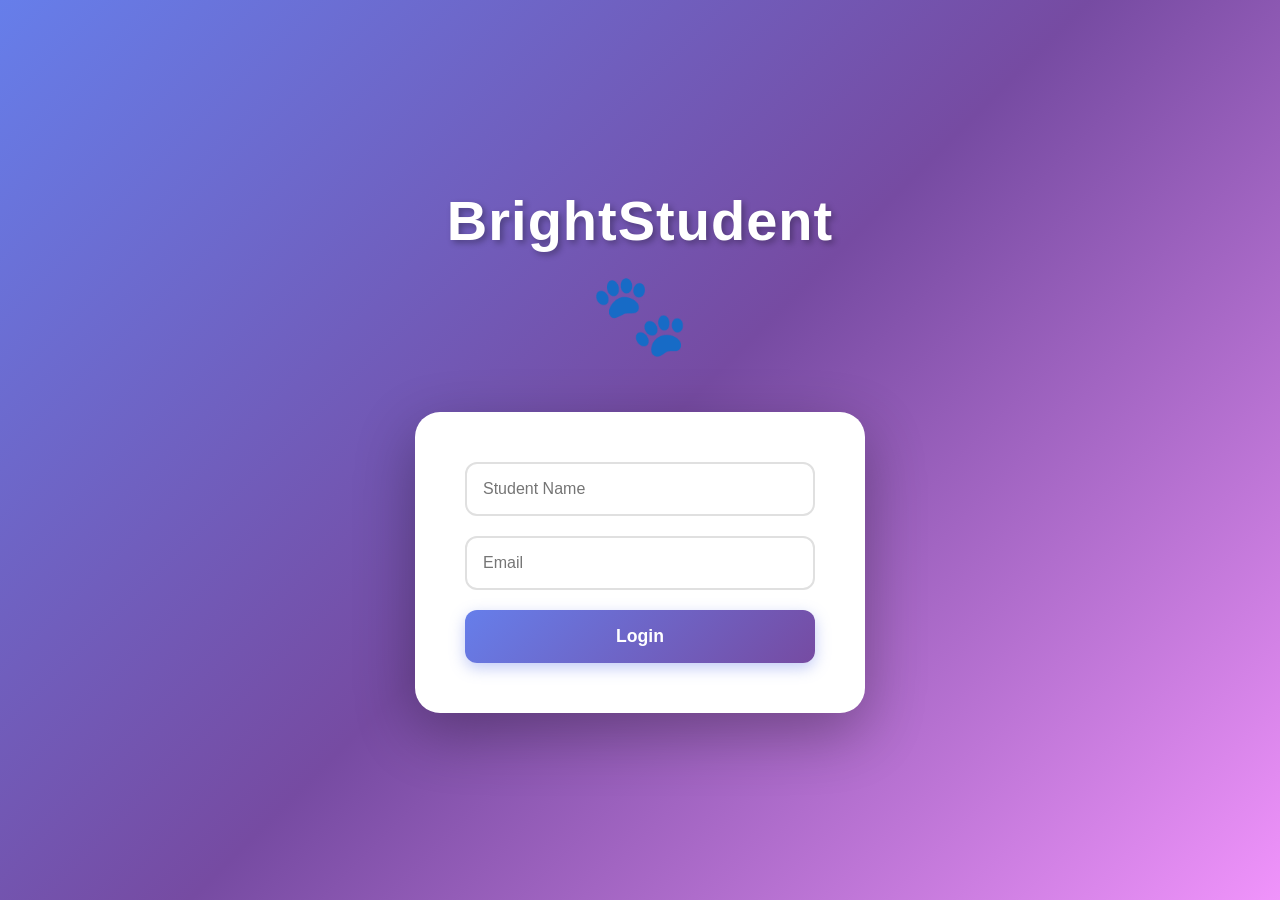
==== Index.html @ 82392c22 "Initial commit : BrightStudent dashboard with unit management, notes, and file uploads" ====
<!DOCTYPE html>
<html lang="en">
<head>
    <meta charset="UTF-8">
    <meta name="viewport" content="width=device-width, initial-scale=1.0">
    <title>BrightStudent 🐾</title>
    <link rel="stylesheet" href="styles.css">
</head>
<body>
    <!-- Login Page -->
    <div id="loginPage" class="page active">
        <div class="login-container">
            <div class="logo">
                <h1>BrightStudent</h1>
                <span class="logo-icon">🐾</span>
            </div>
            <form id="loginForm">
                <input type="text" id="studentName" placeholder="Student Name" required>
                <input type="email" id="studentEmail" placeholder="Email" required>
                <button type="submit">Login</button>
            </form>
        </div>
    </div>

    <!-- Dashboard Page -->
    <div id="dashboardPage" class="page">
        <nav class="navbar">
            <div class="nav-brand">BrightStudent 🐾</div>
            <div class="nav-user">
                <span id="userName"></span>
                <button onclick="logout()">Logout</button>
            </div>
        </nav>
        
        <div class="container">
            <h2>Select Your Units (Max 6)</h2>
            <div class="add-unit-form">
                <input type="text" id="customUnitName" placeholder="Enter Unit Name (e.g., Advanced Mathematics, Biology)">
                <button onclick="addCustomUnit()">+ Add New Unit</button>
            </div>
            <div class="units-grid" id="unitsGrid"></div>
            <button id="confirmUnits" onclick="confirmUnits()">Confirm Selection</button>
        </div>
    </div>

    <!-- My Units Page -->
    <div id="myUnitsPage" class="page">
        <nav class="navbar">
            <div class="nav-brand">BrightStudent 🐾</div>
            <div class="nav-user">
                <span id="userName2"></span>
                <button onclick="logout()">Logout</button>
            </div>
        </nav>
        
        <div class="container">
            <h2>My Units</h2>
            <div class="add-unit-form">
                <input type="text" id="customUnitName2" placeholder="Enter Unit Name (e.g., Advanced Mathematics, Biology)">
                <button onclick="addCustomUnit()">+ Add New Unit</button>
            </div>
            <div class="my-units-grid" id="myUnitsGrid"></div>
        </div>
    </div>

    <!-- Unit Detail Page -->
    <div id="unitPage" class="page">
        <nav class="navbar">
            <div class="nav-brand">BrightStudent 🐾</div>
            <div class="nav-user">
                <button onclick="backToUnits()">← Back to Units</button>
                <button onclick="logout()">Logout</button>
            </div>
        </nav>
        
        <div class="container">
            <h2 id="unitTitle"></h2>
            
            <div class="quick-actions">
                <button class="action-btn" onclick="openNotesView()">📝 My Notes</button>
                <button class="action-btn" onclick="openLectureNotesView()">📄 Lecture Notes</button>
                <button class="action-btn" onclick="openRecordingsView()">🎥 Recordings</button>
            </div>
        </div>
    </div>

    <!-- My Notes View Page -->
    <div id="notesViewPage" class="page">
        <nav class="navbar">
            <div class="nav-brand">BrightStudent 🐾</div>
            <div class="nav-user">
                <button onclick="backToUnitPage()">← Back</button>
                <button onclick="logout()">Logout</button>
            </div>
        </nav>
        
        <div class="container">
            <h2 id="notesViewTitle"></h2>
            
            <div class="unit-section">
                <div class="add-topic-form">
                    <input type="text" id="topicLabel" placeholder="Topic/Subject Label (e.g., Chapter 1, Week 3)">
                    <input type="text" id="topicName" placeholder="Topic Name (e.g., Introduction to Calculus)">
                    <button onclick="addTopic()">+ Add Topic</button>
                </div>
                <div id="topicsContainer" class="topics-container"></div>
            </div>
        </div>
    </div>

    <!-- Lecture Notes View Page -->
    <div id="lectureNotesViewPage" class="page">
        <nav class="navbar">
            <div class="nav-brand">BrightStudent 🐾</div>
            <div class="nav-user">
                <button onclick="backToUnitPage()">← Back</button>
                <button onclick="logout()">Logout</button>
            </div>
        </nav>
        
        <div class="container">
            <h2 id="lectureNotesViewTitle"></h2>
            
            <div class="unit-section">
                <input type="file" id="lectureNotesUpload" accept=".pdf,.doc,.docx,.txt,.ppt,.pptx" multiple>
                <button onclick="uploadLectureNotes()">Upload</button>
                <div id="lectureNotesList" class="files-list"></div>
            </div>
        </div>
    </div>

    <!-- Recordings View Page -->
    <div id="recordingsViewPage" class="page">
        <nav class="navbar">
            <div class="nav-brand">BrightStudent 🐾</div>
            <div class="nav-user">
                <button onclick="backToUnitPage()">← Back</button>
                <button onclick="logout()">Logout</button>
            </div>
        </nav>
        
        <div class="container">
            <h2 id="recordingsViewTitle"></h2>
            
            <div class="unit-section">
                <input type="file" id="fileUpload" accept="audio/*,video/*" multiple>
                <button onclick="uploadFiles()">Upload</button>
                <div id="filesList" class="files-list"></div>
            </div>
        </div>
    </div>

    <script src="script.js"></script>
</body>
</html>
---- styles.css ----
* {
    margin: 0;
    padding: 0;
    box-sizing: border-box;
}

body {
    font-family: 'Segoe UI', Tahoma, Geneva, Verdana, sans-serif;
    background: linear-gradient(135deg, #667eea 0%, #764ba2 100%);
    min-height: 100vh;
}

.page {
    display: none;
}

.page.active {
    display: block;
}

/* Login Page */
.login-container {
    display: flex;
    flex-direction: column;
    align-items: center;
    justify-content: center;
    min-height: 100vh;
    padding: 20px;
    background: linear-gradient(135deg, #667eea 0%, #764ba2 50%, #f093fb 100%);
}

.logo {
    text-align: center;
    margin-bottom: 50px;
    color: white;
    animation: fadeInDown 0.8s ease;
}

@keyframes fadeInDown {
    from {
        opacity: 0;
        transform: translateY(-30px);
    }
    to {
        opacity: 1;
        transform: translateY(0);
    }
}

.logo h1 {
    font-size: 3.5rem;
    margin-bottom: 15px;
    text-shadow: 3px 3px 6px rgba(0,0,0,0.3);
    font-weight: 700;
    letter-spacing: 1px;
}

.logo-icon {
    font-size: 5rem;
    display: block;
    animation: bounce 2s infinite;
}

@keyframes bounce {
    0%, 100% { transform: translateY(0); }
    50% { transform: translateY(-20px); }
}

#loginForm {
    background: white;
    padding: 50px;
    border-radius: 25px;
    box-shadow: 0 20px 60px rgba(0,0,0,0.3);
    width: 100%;
    max-width: 450px;
    animation: fadeInUp 0.8s ease;
}

@keyframes fadeInUp {
    from {
        opacity: 0;
        transform: translateY(30px);
    }
    to {
        opacity: 1;
        transform: translateY(0);
    }
}

#loginForm input {
    width: 100%;
    padding: 16px;
    margin-bottom: 20px;
    border: 2px solid #e0e0e0;
    border-radius: 12px;
    font-size: 1rem;
    transition: all 0.3s;
}

#loginForm input:focus {
    outline: none;
    border-color: #667eea;
    box-shadow: 0 0 10px rgba(102, 126, 234, 0.3);
}

#loginForm button {
    width: 100%;
    padding: 16px;
    background: linear-gradient(135deg, #667eea 0%, #764ba2 100%);
    color: white;
    border: none;
    border-radius: 12px;
    font-size: 1.1rem;
    font-weight: 600;
    cursor: pointer;
    transition: all 0.3s;
    box-shadow: 0 5px 15px rgba(102, 126, 234, 0.4);
}

#loginForm button:hover {
    transform: translateY(-3px);
    box-shadow: 0 8px 20px rgba(102, 126, 234, 0.6);
}

/* Navbar */
.navbar {
    background: linear-gradient(135deg, #667eea 0%, #764ba2 100%);
    padding: 20px 30px;
    display: flex;
    justify-content: space-between;
    align-items: center;
    box-shadow: 0 5px 20px rgba(0,0,0,0.15);
}

.nav-brand {
    color: white;
    font-size: 1.6rem;
    font-weight: 700;
    letter-spacing: 0.5px;
}

.nav-user {
    display: flex;
    gap: 20px;
    align-items: center;
}

.nav-user span {
    color: white;
    font-weight: 600;
    font-size: 1.05rem;
}

.nav-user button {
    padding: 12px 25px;
    background: white;
    color: #667eea;
    border: none;
    border-radius: 10px;
    cursor: pointer;
    font-weight: 600;
    transition: all 0.3s;
    box-shadow: 0 3px 10px rgba(0,0,0,0.1);
}

.nav-user button:hover {
    transform: translateY(-2px);
    box-shadow: 0 5px 15px rgba(0,0,0,0.2);
}

/* Container */
.container {
    max-width: 1200px;
    margin: 40px auto;
    padding: 20px;
}

.container h2 {
    color: white;
    margin-bottom: 35px;
    text-align: center;
    font-size: 2.2rem;
    text-shadow: 2px 2px 4px rgba(0,0,0,0.2);
    font-weight: 700;
}

/* Units Grid */
.units-grid, .my-units-grid {
    display: grid;
    grid-template-columns: repeat(auto-fill, minmax(280px, 1fr));
    gap: 25px;
    margin-bottom: 30px;
}

.unit-card {
    background: white;
    padding: 35px;
    border-radius: 18px;
    box-shadow: 0 8px 25px rgba(0,0,0,0.12);
    cursor: pointer;
    transition: all 0.4s cubic-bezier(0.175, 0.885, 0.32, 1.275);
    text-align: center;
    position: relative;
    overflow: hidden;
}

.unit-card::before {
    content: '';
    position: absolute;
    top: 0;
    left: -100%;
    width: 100%;
    height: 100%;
    background: linear-gradient(135deg, #667eea 0%, #764ba2 100%);
    transition: left 0.4s;
    z-index: -1;
}

.unit-card:hover {
    transform: translateY(-8px);
    box-shadow: 0 15px 40px rgba(102, 126, 234, 0.3);
}

.unit-card:hover::before {
    left: 0;
}

.unit-card:hover h3 {
    color: white;
}

.unit-card h3 {
    margin-bottom: 10px;
    font-size: 1.4rem;
    color: #667eea;
    transition: color 0.4s;
    font-weight: 600;
}

.unit-card p {
    color: #999;
    font-size: 0.95rem;
}

.unit-card.selected {
    background: linear-gradient(135deg, #667eea 0%, #764ba2 100%);
    color: white;
}

.unit-card.selected h3 {
    color: white;
}

#confirmUnits {
    display: block;
    margin: 0 auto;
    padding: 16px 50px;
    background: white;
    color: #667eea;
    border: none;
    border-radius: 12px;
    font-size: 1.1rem;
    font-weight: 600;
    cursor: pointer;
    transition: all 0.3s;
    box-shadow: 0 5px 15px rgba(0,0,0,0.1);
}

#confirmUnits:hover {
    transform: translateY(-3px);
    box-shadow: 0 8px 20px rgba(0,0,0,0.2);
}

/* Unit Detail Page */
.unit-section {
    background: white;
    padding: 35px;
    border-radius: 18px;
    margin-bottom: 30px;
    box-shadow: 0 8px 25px rgba(0,0,0,0.12);
}

.unit-section h3 {
    color: #667eea;
    margin-bottom: 25px;
    font-size: 1.6rem;
    font-weight: 600;
}

#notesInput {
    width: 100%;
    min-height: 220px;
    padding: 16px;
    border: 2px solid #e0e0e0;
    border-radius: 12px;
    font-size: 1rem;
    font-family: inherit;
    resize: vertical;
    margin-bottom: 15px;
    transition: all 0.3s;
}

#notesInput:focus {
    outline: none;
    border-color: #667eea;
    box-shadow: 0 0 10px rgba(102, 126, 234, 0.3);
}

.unit-section button {
    padding: 14px 35px;
    background: linear-gradient(135deg, #667eea 0%, #764ba2 100%);
    color: white;
    border: none;
    border-radius: 10px;
    font-size: 1rem;
    font-weight: 600;
    cursor: pointer;
    transition: all 0.3s;
    box-shadow: 0 5px 15px rgba(102, 126, 234, 0.3);
}

.unit-section button:hover {
    transform: translateY(-3px);
    box-shadow: 0 8px 20px rgba(102, 126, 234, 0.5);
}

#fileUpload, #lectureNotesUpload {
    display: block;
    margin-bottom: 15px;
    padding: 12px;
    border: 2px dashed #667eea;
    border-radius: 10px;
    width: 100%;
    cursor: pointer;
    transition: all 0.3s;
}

#fileUpload:hover, #lectureNotesUpload:hover {
    background: #f5f5ff;
}

/* Topic-based Notes */
.add-topic-form {
    display: flex;
    gap: 12px;
    margin-bottom: 25px;
    flex-wrap: wrap;
}

.add-topic-form input {
    flex: 1;
    min-width: 220px;
    padding: 14px;
    border: 2px solid #e0e0e0;
    border-radius: 10px;
    font-size: 1rem;
    transition: all 0.3s;
}

.add-topic-form input:focus {
    outline: none;
    border-color: #667eea;
    box-shadow: 0 0 10px rgba(102, 126, 234, 0.3);
}

.add-topic-form button {
    padding: 14px 30px;
    background: linear-gradient(135deg, #667eea 0%, #764ba2 100%);
    color: white;
    border: none;
    border-radius: 10px;
    cursor: pointer;
    font-weight: 600;
    transition: all 0.3s;
    box-shadow: 0 5px 15px rgba(102, 126, 234, 0.3);
}

.add-topic-form button:hover {
    transform: translateY(-3px);
    box-shadow: 0 8px 20px rgba(102, 126, 234, 0.5);
}

.topics-container {
    display: flex;
    flex-direction: column;
    gap: 20px;
}

.topic-card {
    background: linear-gradient(135deg, #f5f7ff 0%, #f0f4ff 100%);
    border: 2px solid #e0e8ff;
    border-radius: 15px;
    padding: 25px;
    transition: all 0.3s;
}

.topic-card:hover {
    box-shadow: 0 8px 25px rgba(102, 126, 234, 0.2);
    transform: translateY(-2px);
}

.topic-header {
    display: flex;
    justify-content: space-between;
    align-items: flex-start;
    margin-bottom: 18px;
    padding-bottom: 15px;
    border-bottom: 2px solid #e0e8ff;
}

.topic-label {
    display: inline-block;
    background: linear-gradient(135deg, #667eea 0%, #764ba2 100%);
    color: white;
    padding: 6px 18px;
    border-radius: 20px;
    font-size: 0.85rem;
    font-weight: 600;
    margin-bottom: 8px;
}

.topic-name {
    color: #667eea;
    font-size: 1.35rem;
    margin: 0;
    font-weight: 600;
}

.topic-date {
    color: #999;
    font-size: 0.85rem;
    margin: 8px 0 0 0;
    font-weight: 500;
}

.delete-btn {
    background: #ff6b6b;
    color: white;
    border: none;
    width: 35px;
    height: 35px;
    border-radius: 50%;
    font-size: 1.5rem;
    cursor: pointer;
    display: flex;
    align-items: center;
    justify-content: center;
    line-height: 1;
    transition: all 0.3s;
    box-shadow: 0 3px 10px rgba(255, 107, 107, 0.3);
}

.delete-btn:hover {
    transform: scale(1.15);
    background: #ff5252;
    box-shadow: 0 5px 15px rgba(255, 107, 107, 0.5);
}

.notes-list {
    margin-bottom: 18px;
}

.note-item {
    background: white;
    padding: 14px 18px;
    border-radius: 10px;
    margin-bottom: 10px;
    display: flex;
    justify-content: space-between;
    align-items: center;
    border-left: 5px solid #667eea;
    box-shadow: 0 2px 8px rgba(0,0,0,0.05);
    transition: all 0.3s;
}

.note-item:hover {
    box-shadow: 0 4px 12px rgba(102, 126, 234, 0.15);
}

.note-item span {
    color: #333;
    flex: 1;
    font-weight: 500;
}

.note-item button {
    background: #ff6b6b;
    color: white;
    border: none;
    width: 28px;
    height: 28px;
    border-radius: 50%;
    font-size: 1.1rem;
    cursor: pointer;
    display: flex;
    align-items: center;
    justify-content: center;
    line-height: 1;
    transition: all 0.3s;
}

.note-item button:hover {
    background: #ff5252;
    transform: scale(1.1);
}

.add-note-form {
    display: flex;
    gap: 10px;
}

.add-note-form input {
    flex: 1;
    padding: 12px;
    border: 2px solid #e0e0e0;
    border-radius: 8px;
    font-size: 0.95rem;
    transition: all 0.3s;
}

.add-note-form input:focus {
    outline: none;
    border-color: #667eea;
    box-shadow: 0 0 8px rgba(102, 126, 234, 0.2);
}

.add-note-form button {
    padding: 12px 25px;
    background: #667eea;
    color: white;
    border: none;
    border-radius: 8px;
    cursor: pointer;
    font-weight: 600;
    transition: all 0.3s;
}

.add-note-form button:hover {
    background: #764ba2;
    transform: translateY(-2px);
}

/* Quick Actions */
.quick-actions {
    display: grid;
    grid-template-columns: repeat(auto-fit, minmax(280px, 1fr));
    gap: 25px;
    margin-top: 35px;
}

.action-btn {
    padding: 45px 35px;
    background: white;
    color: #667eea;
    border: 3px solid #e0e8ff;
    border-radius: 18px;
    font-size: 1.6rem;
    font-weight: 600;
    cursor: pointer;
    transition: all 0.4s cubic-bezier(0.175, 0.885, 0.32, 1.275);
    text-align: center;
    box-shadow: 0 8px 25px rgba(0,0,0,0.08);
}

.action-btn:hover {
    background: linear-gradient(135deg, #667eea 0%, #764ba2 100%);
    color: white;
    transform: translateY(-8px);
    box-shadow: 0 15px 40px rgba(102, 126, 234, 0.3);
    border-color: transparent;
}

/* Add Unit Form */
.add-unit-form {
    background: white;
    padding: 30px;
    border-radius: 18px;
    margin-bottom: 30px;
    box-shadow: 0 8px 25px rgba(0,0,0,0.12);
    display: flex;
    gap: 15px;
    flex-wrap: wrap;
}

.add-unit-form input {
    flex: 1;
    min-width: 280px;
    padding: 16px;
    border: 2px solid #e0e0e0;
    border-radius: 10px;
    font-size: 1rem;
    transition: all 0.3s;
}

.add-unit-form input:focus {
    outline: none;
    border-color: #667eea;
    box-shadow: 0 0 10px rgba(102, 126, 234, 0.3);
}

.add-unit-form button {
    padding: 16px 35px;
    background: linear-gradient(135deg, #667eea 0%, #764ba2 100%);
    color: white;
    border: none;
    border-radius: 10px;
    font-size: 1rem;
    font-weight: 600;
    cursor: pointer;
    transition: all 0.3s;
    box-shadow: 0 5px 15px rgba(102, 126, 234, 0.3);
}

.add-unit-form button:hover {
    transform: translateY(-3px);
    box-shadow: 0 8px 20px rgba(102, 126, 234, 0.5);
}

/* Delete Unit Button */
.delete-unit-btn {
    position: absolute;
    top: 12px;
    right: 12px;
    background: #ff6b6b;
    color: white;
    border: none;
    width: 35px;
    height: 35px;
    border-radius: 50%;
    font-size: 1.5rem;
    cursor: pointer;
    display: flex;
    align-items: center;
    justify-content: center;
    line-height: 1;
    transition: all 0.3s;
    z-index: 10;
    box-shadow: 0 3px 10px rgba(255, 107, 107, 0.3);
}

.delete-unit-btn:hover {
    transform: scale(1.15);
    background: #ff5252;
    box-shadow: 0 5px 15px rgba(255, 107, 107, 0.5);
}

.files-list {
    margin-top: 20px;
}

.file-item {
    background: linear-gradient(135deg, #f5f7ff 0%, #f0f4ff 100%);
    padding: 16px;
    border-radius: 10px;
    margin-bottom: 12px;
    display: flex;
    justify-content: space-between;
    align-items: center;
    border-left: 4px solid #667eea;
    transition: all 0.3s;
}

.file-item:hover {
    box-shadow: 0 4px 12px rgba(102, 126, 234, 0.15);
}

.file-item span {
    color: #667eea;
    font-weight: 600;
}

.file-date {
    color: #999;
    font-size: 0.85rem;
    margin: 5px 0 0 0;
    font-weight: 500;
}

.file-item button {
    padding: 8px 16px;
    background: #ff6b6b;
    font-size: 0.9rem;
    transition: all 0.3s;
}

.file-item button:hover {
    background: #ff5252;
    transform: translateY(-2px);
}

/* Responsive */
@media (max-width: 768px) {
    .logo h1 {
        font-size: 2.2rem;
    }
    
    .logo-icon {
        font-size: 3.5rem;
    }
    
    .navbar {
        flex-direction: column;
        gap: 15px;
    }
    
    .units-grid, .my-units-grid {
        grid-template-columns: 1fr;
    }
    
    .container h2 {
        font-size: 1.6rem;
    }
    
    .add-unit-form {
        flex-direction: column;
    }
    
    .add-unit-form input {
        min-width: 100%;
    }
}
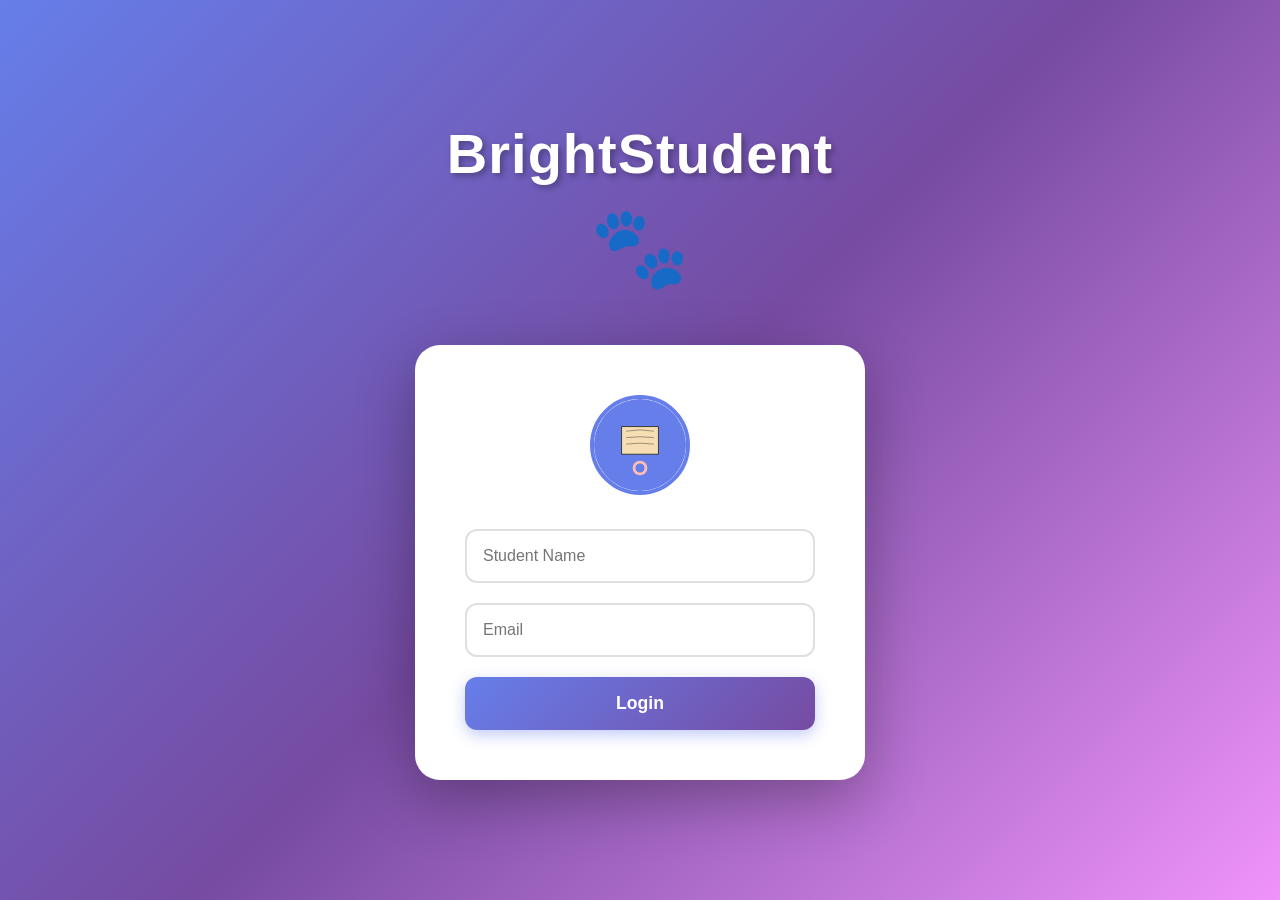
==== commit 7d302160: "Update: Add profile picture change functionality and UI improvements" ====
--- a/Index.html
+++ b/Index.html
@@ -15,6 +15,12 @@
                 <span class="logo-icon">🐾</span>
             </div>
             <form id="loginForm">
+                <div class="profile-pic-container">
+                    <label for="profilePicInput">
+                        <img id="loginProfilePic" src="data:image/svg+xml,%3Csvg xmlns='http://www.w3.org/2000/svg' viewBox='0 0 100 100'%3E%3Ccircle cx='50' cy='50' r='50' fill='%23667eea'/%3E%3Cg transform='translate(30,20)'%3E%3Crect x='0' y='10' width='40' height='30' fill='%23f5deb3' stroke='%23333' stroke-width='1'/%3E%3Cpath d='M 5 15 Q 20 12 35 15' stroke='%23333' stroke-width='0.5' fill='none'/%3E%3Cpath d='M 5 22 Q 20 20 35 22' stroke='%23333' stroke-width='0.5' fill='none'/%3E%3Cpath d='M 5 29 Q 20 27 35 29' stroke='%23333' stroke-width='0.5' fill='none'/%3E%3Ccircle cx='20' cy='55' r='8' fill='%23fdbcb4'/%3E%3Ccircle cx='20' cy='55' r='5' fill='%23667eea'/%3E%3C/g%3E%3C/svg%3E" alt="Profile">
+                    </label>
+                    <input type="file" id="profilePicInput" accept="image/*" onchange="previewProfilePic()">
+                </div>
                 <input type="text" id="studentName" placeholder="Student Name" required>
                 <input type="email" id="studentEmail" placeholder="Email" required>
                 <button type="submit">Login</button>
@@ -27,7 +33,13 @@
         <nav class="navbar">
             <div class="nav-brand">BrightStudent 🐾</div>
             <div class="nav-user">
-                <span id="userName"></span>
+                <div class="user-profile">
+                    <label for="dashboardProfilePicInput">
+                        <img id="dashboardProfilePic" src="" alt="Profile" class="profile-pic-small">
+                    </label>
+                    <input type="file" id="dashboardProfilePicInput" accept="image/*" onchange="changeDashboardProfilePic()" style="display:none;">
+                    <span id="userName"></span>
+                </div>
                 <button onclick="logout()">Logout</button>
             </div>
         </nav>
@@ -48,7 +60,13 @@
         <nav class="navbar">
             <div class="nav-brand">BrightStudent 🐾</div>
             <div class="nav-user">
-                <span id="userName2"></span>
+                <div class="user-profile">
+                    <label for="myUnitsProfilePicInput">
+                        <img id="myUnitsProfilePic" src="" alt="Profile" class="profile-pic-small">
+                    </label>
+                    <input type="file" id="myUnitsProfilePicInput" accept="image/*" onchange="changeMyUnitsProfilePic()" style="display:none;">
+                    <span id="userName2"></span>
+                </div>
                 <button onclick="logout()">Logout</button>
             </div>
         </nav>
@@ -122,9 +140,15 @@
             <h2 id="lectureNotesViewTitle"></h2>
             
             <div class="unit-section">
+                <h3>📤 Upload Your Notes</h3>
                 <input type="file" id="lectureNotesUpload" accept=".pdf,.doc,.docx,.txt,.ppt,.pptx" multiple>
                 <button onclick="uploadLectureNotes()">Upload</button>
                 <div id="lectureNotesList" class="files-list"></div>
+            </div>
+            
+            <div class="unit-section">
+                <h3>📥 Shared Notes from Other Students</h3>
+                <div id="sharedLectureNotesList" class="files-list"></div>
             </div>
         </div>
     </div>
--- a/styles.css
+++ b/styles.css
@@ -122,27 +122,99 @@
     box-shadow: 0 8px 20px rgba(102, 126, 234, 0.6);
 }
 
+/* Profile Picture */
+.profile-pic-container {
+    text-align: center;
+    margin-bottom: 30px;
+}
+
+.profile-pic-container img {
+    width: 100px;
+    height: 100px;
+    border-radius: 50%;
+    border: 4px solid #667eea;
+    cursor: pointer;
+    transition: all 0.3s;
+    object-fit: cover;
+}
+
+.profile-pic-container img:hover {
+    transform: scale(1.05);
+    box-shadow: 0 5px 15px rgba(102, 126, 234, 0.4);
+}
+
+.profile-pic-container input {
+    display: none;
+}
+
+.profile-pic-container label {
+    cursor: pointer;
+    display: inline-block;
+}
+
+.user-profile {
+    display: flex;
+    align-items: center;
+    gap: 10px;
+    order: 2;
+    white-space: nowrap;
+}
+
+.user-profile img {
+    width: 40px;
+    height: 40px;
+    border-radius: 50%;
+    border: 3px solid white;
+    object-fit: cover;
+    box-shadow: 0 2px 8px rgba(0,0,0,0.2);
+    flex-shrink: 0;
+}
+
+.user-profile label {
+    cursor: pointer;
+    display: inline-block;
+}
+
+.user-profile span {
+    color: white;
+    font-weight: 600;
+    font-size: 0.95rem;
+    overflow: hidden;
+    text-overflow: ellipsis;
+}
+
+.profile-pic-small {
+    width: 40px;
+    height: 40px;
+    border-radius: 50%;
+    border: 2px solid white;
+    object-fit: cover;
+}
+
 /* Navbar */
 .navbar {
     background: linear-gradient(135deg, #667eea 0%, #764ba2 100%);
-    padding: 20px 30px;
+    padding: 15px 30px;
     display: flex;
     justify-content: space-between;
     align-items: center;
     box-shadow: 0 5px 20px rgba(0,0,0,0.15);
+    gap: 20px;
 }
 
 .nav-brand {
     color: white;
-    font-size: 1.6rem;
+    font-size: 1.4rem;
     font-weight: 700;
     letter-spacing: 0.5px;
+    white-space: nowrap;
 }
 
 .nav-user {
     display: flex;
-    gap: 20px;
+    gap: 15px;
     align-items: center;
+    flex-shrink: 0;
 }
 
 .nav-user span {
@@ -152,15 +224,18 @@
 }
 
 .nav-user button {
-    padding: 12px 25px;
+    padding: 10px 20px;
     background: white;
     color: #667eea;
     border: none;
     border-radius: 10px;
     cursor: pointer;
     font-weight: 600;
+    font-size: 0.9rem;
     transition: all 0.3s;
     box-shadow: 0 3px 10px rgba(0,0,0,0.1);
+    white-space: nowrap;
+    flex-shrink: 0;
 }
 
 .nav-user button:hover {
@@ -688,6 +763,12 @@
     transform: translateY(-2px);
 }
 
+.shared-section {
+    margin-top: 30px;
+    padding-top: 30px;
+    border-top: 2px solid #e0e8ff;
+}
+
 /* Responsive */
 @media (max-width: 768px) {
     .logo h1 {
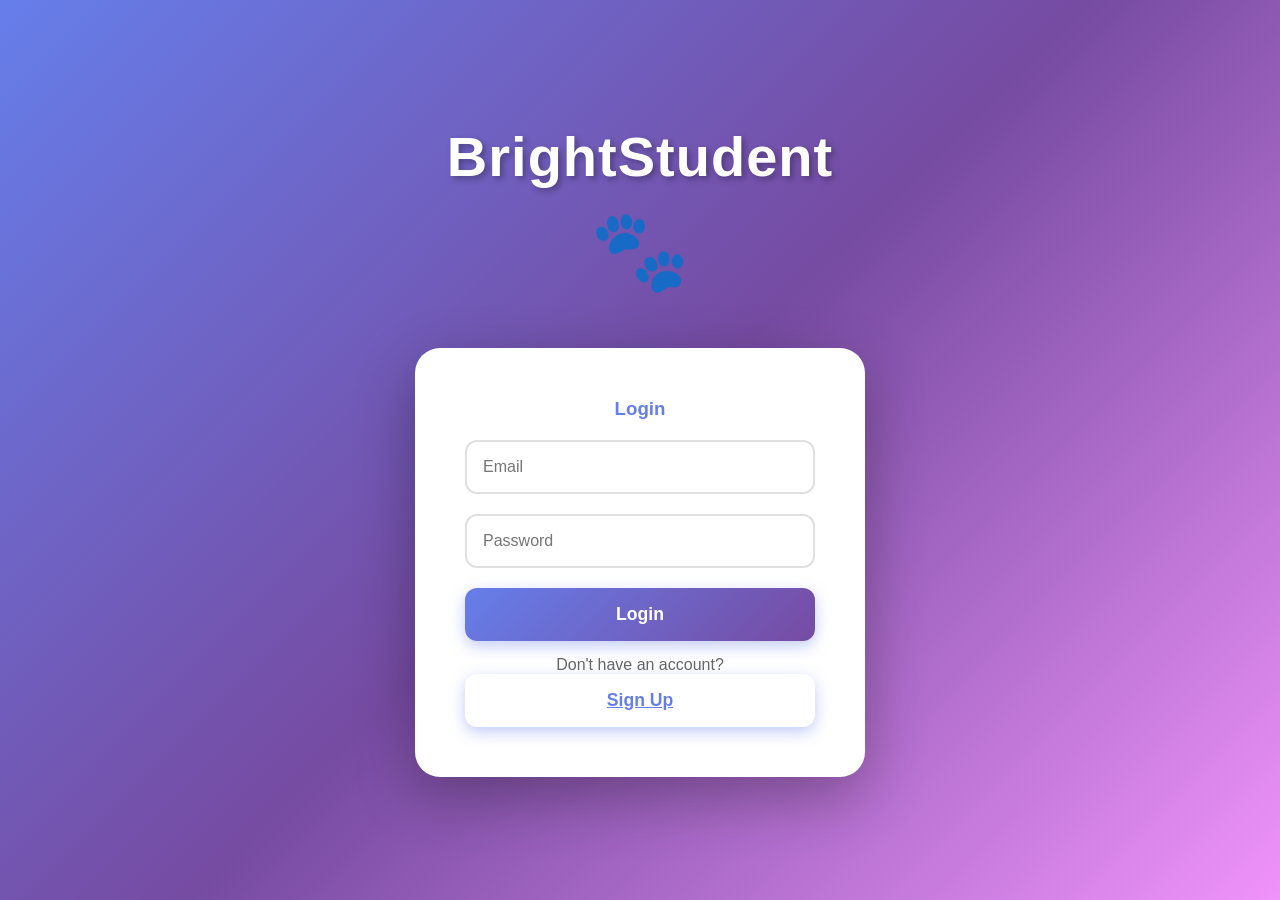
==== commit 6d55adeb: "Add authentication system with login/signup, semester management, progress tracking, and session per" ====
--- a/Index.html
+++ b/Index.html
@@ -14,17 +14,75 @@
                 <h1>BrightStudent</h1>
                 <span class="logo-icon">🐾</span>
             </div>
-            <form id="loginForm">
+            
+            <!-- Login Form -->
+            <form id="loginForm" style="display: block;">
+                <h3 style="text-align: center; margin-bottom: 20px; color: #667eea;">Login</h3>
+                <input type="email" id="loginEmail" placeholder="Email" required>
+                <input type="password" id="loginPassword" placeholder="Password" required>
+                <button type="submit">Login</button>
+                <p style="text-align: center; margin-top: 15px; color: #666;">
+                    Don't have an account? <button type="button" onclick="toggleSignup()" style="background: none; border: none; color: #667eea; cursor: pointer; text-decoration: underline; font-weight: 600;">Sign Up</button>
+                </p>
+            </form>
+            
+            <!-- Signup Form -->
+            <form id="signupForm" style="display: none;">
+                <h3 style="text-align: center; margin-bottom: 20px; color: #667eea;">Create Account</h3>
                 <div class="profile-pic-container">
                     <label for="profilePicInput">
-                        <img id="loginProfilePic" src="data:image/svg+xml,%3Csvg xmlns='http://www.w3.org/2000/svg' viewBox='0 0 100 100'%3E%3Ccircle cx='50' cy='50' r='50' fill='%23667eea'/%3E%3Cg transform='translate(30,20)'%3E%3Crect x='0' y='10' width='40' height='30' fill='%23f5deb3' stroke='%23333' stroke-width='1'/%3E%3Cpath d='M 5 15 Q 20 12 35 15' stroke='%23333' stroke-width='0.5' fill='none'/%3E%3Cpath d='M 5 22 Q 20 20 35 22' stroke='%23333' stroke-width='0.5' fill='none'/%3E%3Cpath d='M 5 29 Q 20 27 35 29' stroke='%23333' stroke-width='0.5' fill='none'/%3E%3Ccircle cx='20' cy='55' r='8' fill='%23fdbcb4'/%3E%3Ccircle cx='20' cy='55' r='5' fill='%23667eea'/%3E%3C/g%3E%3C/svg%3E" alt="Profile">
+                        <img id="signupProfilePic" src="data:image/svg+xml,%3Csvg xmlns='http://www.w3.org/2000/svg' viewBox='0 0 100 100'%3E%3Ccircle cx='50' cy='50' r='50' fill='%23667eea'/%3E%3Cg transform='translate(30,20)'%3E%3Crect x='0' y='10' width='40' height='30' fill='%23f5deb3' stroke='%23333' stroke-width='1'/%3E%3Cpath d='M 5 15 Q 20 12 35 15' stroke='%23333' stroke-width='0.5' fill='none'/%3E%3Cpath d='M 5 22 Q 20 20 35 22' stroke='%23333' stroke-width='0.5' fill='none'/%3E%3Cpath d='M 5 29 Q 20 27 35 29' stroke='%23333' stroke-width='0.5' fill='none'/%3E%3Ccircle cx='20' cy='55' r='8' fill='%23fdbcb4'/%3E%3Ccircle cx='20' cy='55' r='5' fill='%23667eea'/%3E%3C/g%3E%3C/svg%3E" alt="Profile">
                     </label>
-                    <input type="file" id="profilePicInput" accept="image/*" onchange="previewProfilePic()">
-                </div>
-                <input type="text" id="studentName" placeholder="Student Name" required>
-                <input type="email" id="studentEmail" placeholder="Email" required>
-                <button type="submit">Login</button>
+                    <input type="file" id="profilePicInput" accept="image/*" onchange="previewSignupProfilePic()">
+                </div>
+                <input type="text" id="signupName" placeholder="Full Name" required>
+                <input type="email" id="signupEmail" placeholder="Email" required>
+                <input type="password" id="signupPassword" placeholder="Create Password" required>
+                <input type="password" id="signupPasswordConfirm" placeholder="Confirm Password" required>
+                <button type="submit">Create Account</button>
+                <p style="text-align: center; margin-top: 15px; color: #666;">
+                    Already have an account? <button type="button" onclick="toggleSignup()" style="background: none; border: none; color: #667eea; cursor: pointer; text-decoration: underline; font-weight: 600;">Login</button>
+                </p>
             </form>
+        </div>
+    </div>
+
+    <!-- Profile Settings Page -->
+    <div id="profileSettingsPage" class="page">
+        <nav class="navbar">
+            <div class="nav-brand">BrightStudent 🐾</div>
+            <div class="nav-user">
+                <button onclick="backToMyUnits()">← Back</button>
+                <button onclick="logout()">Logout</button>
+            </div>
+        </nav>
+        <div class="container">
+            <h2>⚙️ Profile Settings</h2>
+            
+            <div class="unit-section">
+                <h3>📚 Current Study Plan</h3>
+                <label>Year of Study:</label>
+                <select id="yearSelect" onchange="updateProfile()">
+                    <option value="1">Year 1</option>
+                    <option value="2">Year 2</option>
+                    <option value="3">Year 3</option>
+                    <option value="4">Year 4</option>
+                </select>
+                <label style="margin-top: 20px;">Current Semester:</label>
+                <select id="semesterSelect" onchange="updateProfile()">
+                    <option value="1">Semester 1</option>
+                    <option value="2">Semester 2</option>
+                    <option value="3">Semester 3</option>
+                </select>
+                <button onclick="goToDashboard()" style="margin-top: 20px; padding: 10px 20px; background: #667eea; color: white; border: none; border-radius: 8px; cursor: pointer; font-weight: 600;">📊 Go to Dashboard</button>
+            </div>
+            
+            <div class="unit-section">
+                <h3>📦 Archived Semesters</h3>
+                <p style="color: #666; margin-bottom: 15px;">Archive completed semesters. Your files remain accessible.</p>
+                <button onclick="archiveSemester()" style="padding: 10px 20px; background: #ff9800; color: white; border: none; border-radius: 8px; cursor: pointer; font-weight: 600; margin-bottom: 20px;">📦 Archive Current Semester</button>
+                <div id="archivedSemesters"></div>
+            </div>
         </div>
     </div>
 
@@ -48,6 +106,11 @@
             <h2>Select Your Units (Max 6)</h2>
             <div class="add-unit-form">
                 <input type="text" id="customUnitName" placeholder="Enter Unit Name (e.g., Advanced Mathematics, Biology)">
+                <select id="unitSemesterSelect">
+                    <option value="1">Semester 1</option>
+                    <option value="2">Semester 2</option>
+                    <option value="3">Semester 3</option>
+                </select>
                 <button onclick="addCustomUnit()">+ Add New Unit</button>
             </div>
             <div class="units-grid" id="unitsGrid"></div>
@@ -67,12 +130,21 @@
                     <input type="file" id="myUnitsProfilePicInput" accept="image/*" onchange="changeMyUnitsProfilePic()" style="display:none;">
                     <span id="userName2"></span>
                 </div>
+                <button onclick="openProfileSettings()">⚙️ Settings</button>
                 <button onclick="logout()">Logout</button>
             </div>
         </nav>
         
         <div class="container">
             <h2>My Units</h2>
+            <div style="margin-bottom: 20px; display: flex; gap: 10px; align-items: center;">
+                <label>Filter: </label>
+                <select id="semesterFilter" onchange="displayMyUnits()" style="padding: 8px; border-radius: 8px; border: 2px solid #667eea;">
+                    <option value="current">Current Semester</option>
+                    <option value="all">All Active</option>
+                </select>
+                <span id="currentSemesterDisplay" style="color: #667eea; font-weight: 600;"></span>
+            </div>
             <div class="add-unit-form">
                 <input type="text" id="customUnitName2" placeholder="Enter Unit Name (e.g., Advanced Mathematics, Biology)">
                 <button onclick="addCustomUnit()">+ Add New Unit</button>
@@ -98,6 +170,7 @@
                 <button class="action-btn" onclick="openNotesView()">📝 My Notes</button>
                 <button class="action-btn" onclick="openLectureNotesView()">📄 Lecture Notes</button>
                 <button class="action-btn" onclick="openRecordingsView()">🎥 Recordings</button>
+                <button class="action-btn" onclick="openRevisionChecklist()">📋 Exam Revision</button>
             </div>
         </div>
     </div>
@@ -153,6 +226,31 @@
         </div>
     </div>
 
+    <!-- File Preview Modal -->
+    <div id="previewModal" class="modal">
+        <div class="modal-content">
+            <span class="close" onclick="closePreview()">&times;</span>
+            <div id="previewContainer"></div>
+        </div>
+    </div>
+
+    <!-- Revision Checklist Page -->
+    <div id="revisionChecklistPage" class="page">
+        <nav class="navbar">
+            <div class="nav-brand">BrightStudent 🐾</div>
+            <div class="nav-user">
+                <button onclick="backToUnitPage()">← Back</button>
+                <button onclick="logout()">Logout</button>
+            </div>
+        </nav>
+        
+        <div class="container">
+            <h2>📋 Exam Revision Checklist</h2>
+            <p style="text-align: center; color: #667eea; font-weight: 600; margin-bottom: 20px;">Unresolved Items to Study</p>
+            <div id="revisionChecklistContainer" class="revision-checklist"></div>
+        </div>
+    </div>
+
     <!-- Recordings View Page -->
     <div id="recordingsViewPage" class="page">
         <nav class="navbar">
@@ -174,6 +272,7 @@
         </div>
     </div>
 
-    <script src="script.js"></script>
+    <script src="script_clean.js"></script>
+    <script src="script_auth.js"></script>
 </body>
 </html>
--- a/styles.css
+++ b/styles.css
@@ -769,6 +769,127 @@
     border-top: 2px solid #e0e8ff;
 }
 
+/* Modal for File Preview */
+.modal {
+    display: none;
+    position: fixed;
+    z-index: 1000;
+    left: 0;
+    top: 0;
+    width: 100%;
+    height: 100%;
+    background-color: rgba(0, 0, 0, 0.6);
+    animation: fadeIn 0.3s ease;
+}
+
+@keyframes fadeIn {
+    from { opacity: 0; }
+    to { opacity: 1; }
+}
+
+.modal.active {
+    display: flex;
+    align-items: center;
+    justify-content: center;
+}
+
+.modal-content {
+    background-color: white;
+    padding: 30px;
+    border-radius: 18px;
+    max-width: 90vw;
+    max-height: 90vh;
+    overflow: auto;
+    box-shadow: 0 10px 50px rgba(0, 0, 0, 0.3);
+    position: relative;
+    animation: slideUp 0.3s ease;
+}
+
+@keyframes slideUp {
+    from {
+        transform: translateY(50px);
+        opacity: 0;
+    }
+    to {
+        transform: translateY(0);
+        opacity: 1;
+    }
+}
+
+.close {
+    position: absolute;
+    right: 20px;
+    top: 15px;
+    font-size: 2rem;
+    font-weight: bold;
+    color: #999;
+    cursor: pointer;
+    transition: all 0.3s;
+    width: 40px;
+    height: 40px;
+    display: flex;
+    align-items: center;
+    justify-content: center;
+    border-radius: 50%;
+}
+
+.close:hover {
+    color: #667eea;
+    background: #f5f5ff;
+}
+
+#previewContainer {
+    margin-top: 20px;
+}
+
+#previewContainer iframe {
+    width: 100%;
+    height: 600px;
+    border: none;
+    border-radius: 10px;
+}
+
+#previewContainer audio,
+#previewContainer video {
+    width: 100%;
+    max-width: 600px;
+    border-radius: 10px;
+    margin: 20px auto;
+    display: block;
+}
+
+#previewContainer img {
+    max-width: 100%;
+    max-height: 600px;
+    border-radius: 10px;
+    margin: 20px auto;
+    display: block;
+}
+
+.file-preview-btn {
+    padding: 8px 16px;
+    background: #667eea;
+    color: white;
+    border: none;
+    border-radius: 8px;
+    cursor: pointer;
+    font-size: 0.9rem;
+    font-weight: 600;
+    transition: all 0.3s;
+    margin-right: 8px;
+}
+
+.file-preview-btn:hover {
+    background: #764ba2;
+    transform: translateY(-2px);
+}
+
+.file-actions {
+    display: flex;
+    gap: 8px;
+    align-items: center;
+}
+
 /* Responsive */
 @media (max-width: 768px) {
     .logo h1 {
@@ -800,3 +921,69 @@
         min-width: 100%;
     }
 }
+
+/* Revision Checklist */
+.revision-checklist {
+    display: flex;
+    flex-direction: column;
+    gap: 15px;
+}
+
+.revision-item {
+    background: white;
+    padding: 20px;
+    border-radius: 12px;
+    display: flex;
+    justify-content: space-between;
+    align-items: center;
+    box-shadow: 0 4px 12px rgba(0,0,0,0.1);
+    border-left: 5px solid #ff6b6b;
+    transition: all 0.3s;
+}
+
+.revision-item:hover {
+    transform: translateX(5px);
+    box-shadow: 0 6px 16px rgba(0,0,0,0.15);
+}
+
+.revision-item-content {
+    display: flex;
+    gap: 15px;
+    align-items: flex-start;
+    flex: 1;
+}
+
+.revision-item-type {
+    font-size: 1.5rem;
+    min-width: 30px;
+}
+
+.revision-item-name {
+    color: #333;
+    font-weight: 600;
+    font-size: 1.1rem;
+    margin: 0 0 5px 0;
+}
+
+.revision-item-unit {
+    color: #999;
+    font-size: 0.9rem;
+    margin: 0;
+}
+
+.revision-mark-btn {
+    padding: 10px 20px;
+    background: #6bcf7f;
+    color: white;
+    border: none;
+    border-radius: 8px;
+    cursor: pointer;
+    font-weight: 600;
+    transition: all 0.3s;
+    white-space: nowrap;
+}
+
+.revision-mark-btn:hover {
+    background: #5ab86a;
+    transform: translateY(-2px);
+}
